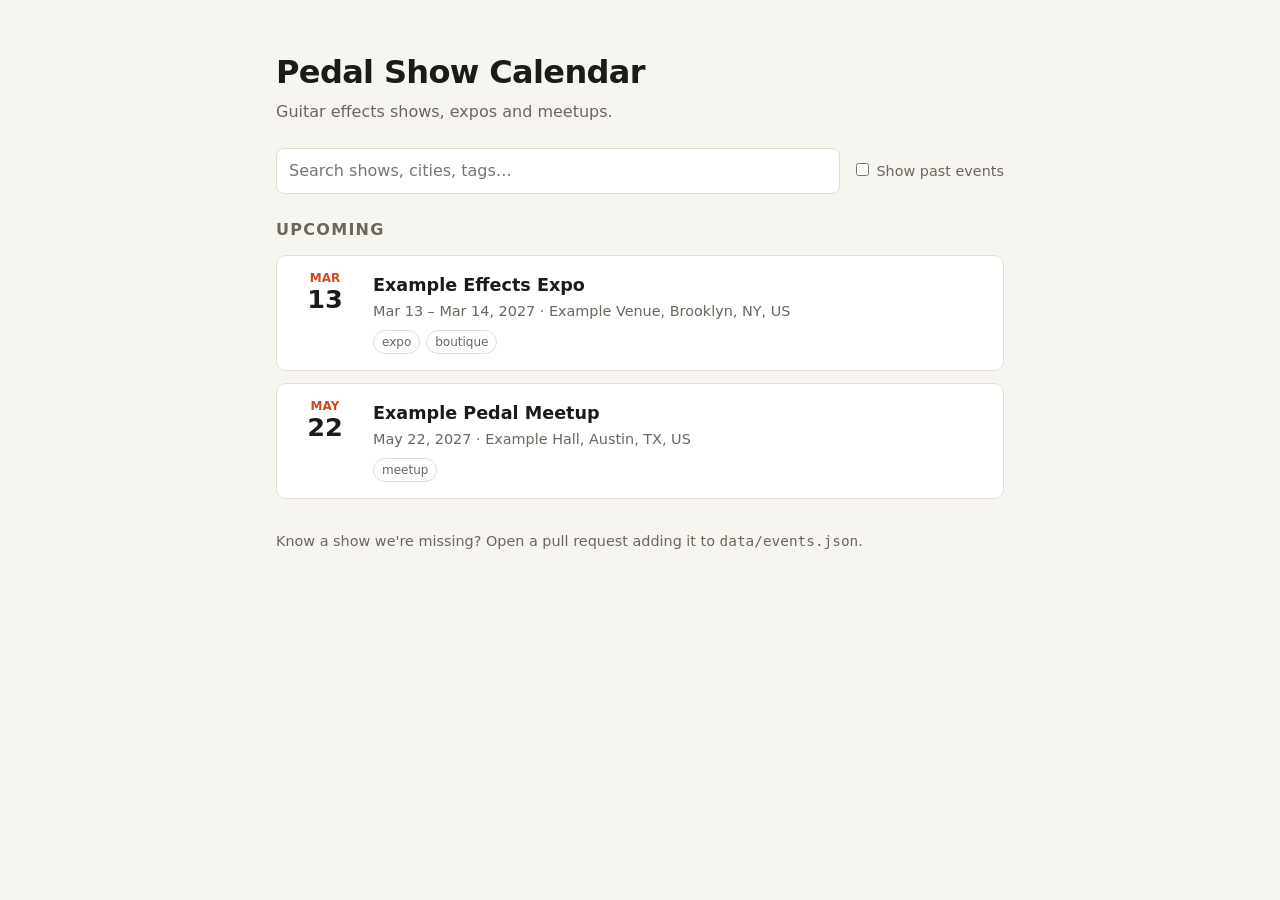
==== index.html @ 9c3d3967 "Initial scaffold for pedal show calendar site Static site with events in data/events.json, search, a" ====
<!doctype html>
<html lang="en">
<head>
  <meta charset="utf-8">
  <meta name="viewport" content="width=device-width, initial-scale=1">
  <title>Pedal Show Calendar</title>
  <meta name="description" content="Upcoming guitar effects pedal shows, expos and meetups.">
  <link rel="stylesheet" href="styles.css">
</head>
<body>
  <header class="site-header">
    <h1>Pedal Show Calendar</h1>
    <p class="tagline">Guitar effects shows, expos and meetups.</p>
  </header>

  <main>
    <div class="controls">
      <input id="search" type="search" placeholder="Search shows, cities, tags…" aria-label="Search shows">
      <label class="toggle">
        <input id="show-past" type="checkbox"> Show past events
      </label>
    </div>

    <section id="upcoming" aria-labelledby="upcoming-heading">
      <h2 id="upcoming-heading">Upcoming</h2>
      <ol class="event-list" id="upcoming-list"></ol>
    </section>

    <section id="past" aria-labelledby="past-heading" hidden>
      <h2 id="past-heading">Past</h2>
      <ol class="event-list" id="past-list"></ol>
    </section>
  </main>

  <footer class="site-footer">
    <p>Know a show we're missing? Open a pull request adding it to <code>data/events.json</code>.</p>
  </footer>

  <script src="app.js" type="module"></script>
</body>
</html>
---- styles.css ----
:root {
  --bg: #f7f5f0;
  --surface: #ffffff;
  --text: #1d1b18;
  --muted: #6b665d;
  --accent: #d2481f;
  --border: #e3ded3;
}

@media (prefers-color-scheme: dark) {
  :root {
    --bg: #15140f;
    --surface: #1f1d18;
    --text: #f0ece3;
    --muted: #a39d90;
    --accent: #ff7a4d;
    --border: #34312a;
  }
}

* { box-sizing: border-box; }

body {
  margin: 0;
  background: var(--bg);
  color: var(--text);
  font: 16px/1.5 system-ui, -apple-system, "Segoe UI", sans-serif;
}

.site-header, main, .site-footer {
  max-width: 760px;
  margin: 0 auto;
  padding: 0 16px;
}

.site-header { padding-top: 48px; }
.site-header h1 { margin: 0; font-size: 2rem; letter-spacing: -0.02em; }
.tagline { margin: 4px 0 24px; color: var(--muted); }

.controls {
  display: flex;
  flex-wrap: wrap;
  gap: 12px;
  align-items: center;
  margin-bottom: 24px;
}

#search {
  flex: 1 1 240px;
  padding: 10px 12px;
  border: 1px solid var(--border);
  border-radius: 8px;
  background: var(--surface);
  color: var(--text);
  font: inherit;
}

.toggle { color: var(--muted); font-size: 0.9rem; }

h2 { font-size: 1rem; text-transform: uppercase; letter-spacing: 0.08em; color: var(--muted); }

.event-list { list-style: none; margin: 0 0 32px; padding: 0; display: grid; gap: 12px; }

.event {
  display: grid;
  grid-template-columns: 64px 1fr;
  gap: 16px;
  padding: 16px;
  background: var(--surface);
  border: 1px solid var(--border);
  border-radius: 10px;
}

.event.past { opacity: 0.6; }

.date-badge { text-align: center; line-height: 1.1; }
.date-badge .month { display: block; font-size: 0.75rem; font-weight: 600; color: var(--accent); text-transform: uppercase; }
.date-badge .day { display: block; font-size: 1.6rem; font-weight: 700; }

.event h3 { margin: 0; font-size: 1.1rem; }
.event h3 a { color: inherit; text-decoration: none; }
.event h3 a:hover { color: var(--accent); }
.event .meta { margin: 2px 0 0; color: var(--muted); font-size: 0.9rem; }

.tags { display: flex; flex-wrap: wrap; gap: 6px; margin: 8px 0 0; padding: 0; list-style: none; }
.tags li { font-size: 0.75rem; padding: 2px 8px; border: 1px solid var(--border); border-radius: 999px; color: var(--muted); }

.empty { color: var(--muted); }

.site-footer { padding-bottom: 48px; color: var(--muted); font-size: 0.9rem; }
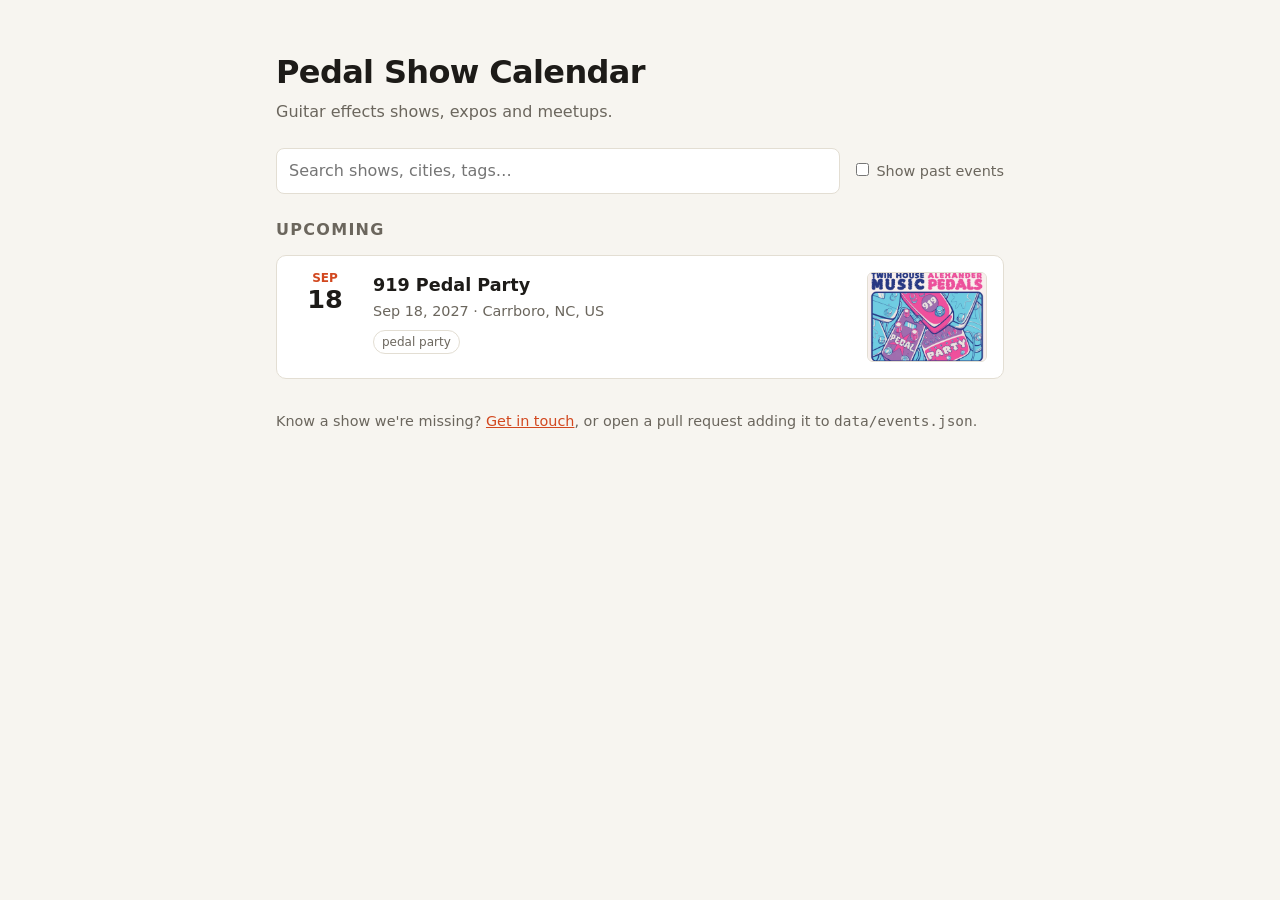
==== commit 3b0c7e18: "Add contact page with spam filtering Messages go to 919pedalparty@gmail.com via FormSubmit, which ad" ====
--- a/index.html
+++ b/index.html
@@ -33,7 +33,7 @@
   </main>
 
   <footer class="site-footer">
-    <p>Know a show we're missing? Open a pull request adding it to <code>data/events.json</code>.</p>
+    <p>Know a show we're missing? <a href="contact.html">Get in touch</a>, or open a pull request adding it to <code>data/events.json</code>.</p>
   </footer>
 
   <script src="app.js" type="module"></script>
--- a/styles.css
+++ b/styles.css
@@ -4,6 +4,7 @@
   --text: #1d1b18;
   --muted: #6b665d;
   --accent: #d2481f;
+  --on-accent: #ffffff;
   --border: #e3ded3;
 }
 
@@ -14,6 +15,7 @@
     --text: #f0ece3;
     --muted: #a39d90;
     --accent: #ff7a4d;
+    --on-accent: #15140f;
     --border: #34312a;
   }
 }
@@ -71,6 +73,22 @@
   border-radius: 10px;
 }
 
+.event.has-image { grid-template-columns: 64px 1fr 120px; }
+
+.event-image {
+  width: 120px;
+  height: 90px;
+  object-fit: cover;
+  border-radius: 6px;
+  border: 1px solid var(--border);
+  background: var(--bg);
+}
+
+@media (max-width: 520px) {
+  .event.has-image { grid-template-columns: 64px 1fr; }
+  .event-image { grid-column: 1 / -1; grid-row: 1; width: 100%; height: auto; }
+}
+
 .event.past { opacity: 0.6; }
 
 .date-badge { text-align: center; line-height: 1.1; }
@@ -88,3 +106,43 @@
 .empty { color: var(--muted); }
 
 .site-footer { padding-bottom: 48px; color: var(--muted); font-size: 0.9rem; }
+.site-footer a, .back a { color: var(--accent); }
+.back { margin: 0 0 8px; font-size: 0.9rem; }
+.back a { text-decoration: none; }
+
+.contact-form { display: grid; gap: 16px; margin-bottom: 48px; }
+.contact-form label { display: grid; gap: 6px; font-weight: 600; font-size: 0.9rem; }
+
+.contact-form input,
+.contact-form textarea {
+  padding: 10px 12px;
+  border: 1px solid var(--border);
+  border-radius: 8px;
+  background: var(--surface);
+  color: var(--text);
+  font: inherit;
+  font-weight: 400;
+}
+
+.contact-form textarea { resize: vertical; }
+
+.contact-form button {
+  justify-self: start;
+  padding: 10px 20px;
+  border: 0;
+  border-radius: 8px;
+  background: var(--accent);
+  color: var(--on-accent);
+  font: inherit;
+  font-weight: 600;
+  cursor: pointer;
+}
+
+.honeypot { position: absolute; left: -9999px; width: 1px; height: 1px; opacity: 0; }
+
+.notice {
+  padding: 12px 16px;
+  border: 1px solid var(--accent);
+  border-radius: 8px;
+  background: var(--surface);
+}
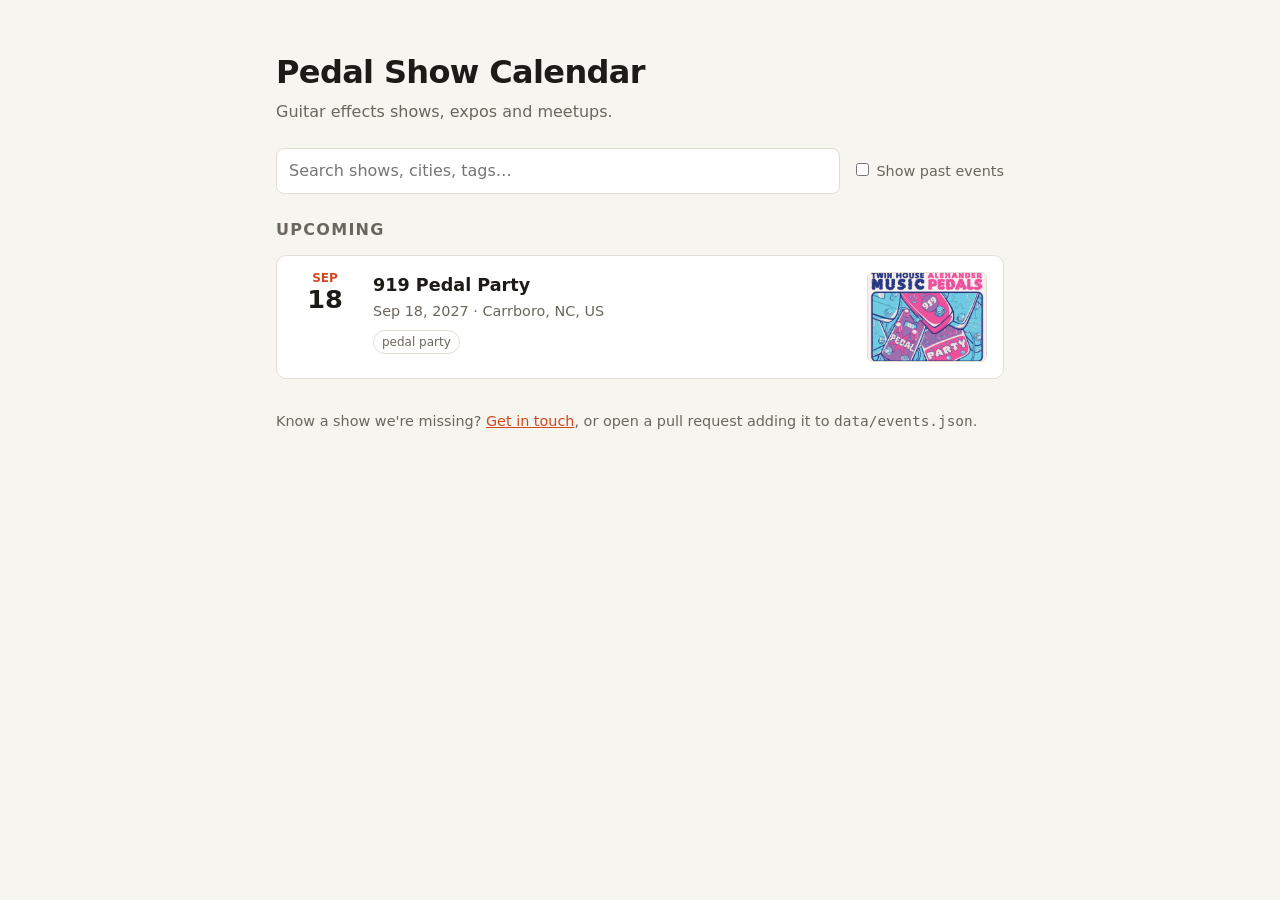
==== commit 4dfdb3cb: "Rebuild contact page as a show submission form Adds event name, date, end date, location and website" ====
--- a/index.html
+++ b/index.html
@@ -5,7 +5,7 @@
   <meta name="viewport" content="width=device-width, initial-scale=1">
   <title>Pedal Show Calendar</title>
   <meta name="description" content="Upcoming guitar effects pedal shows, expos and meetups.">
-  <link rel="stylesheet" href="styles.css">
+  <link rel="stylesheet" href="styles.css?v=3">
 </head>
 <body>
   <header class="site-header">
@@ -36,6 +36,6 @@
     <p>Know a show we're missing? <a href="contact.html">Get in touch</a>, or open a pull request adding it to <code>data/events.json</code>.</p>
   </footer>
 
-  <script src="app.js" type="module"></script>
+  <script src="app.js?v=3" type="module"></script>
 </body>
 </html>
--- a/styles.css
+++ b/styles.css
@@ -6,6 +6,8 @@
   --accent: #d2481f;
   --on-accent: #ffffff;
   --border: #e3ded3;
+  --ok: #2f7d3a;
+  --error: #c0262d;
 }
 
 @media (prefers-color-scheme: dark) {
@@ -16,6 +18,8 @@
     --muted: #a39d90;
     --accent: #ff7a4d;
     --on-accent: #15140f;
+    --ok: #6fcf7f;
+    --error: #ff6b6b;
     --border: #34312a;
   }
 }
@@ -110,25 +114,73 @@
 .back { margin: 0 0 8px; font-size: 0.9rem; }
 .back a { text-decoration: none; }
 
-.contact-form { display: grid; gap: 16px; margin-bottom: 48px; }
-.contact-form label { display: grid; gap: 6px; font-weight: 600; font-size: 0.9rem; }
-
+.contact-form { display: grid; gap: 24px; margin-bottom: 48px; }
+
+.contact-form fieldset {
+  display: grid;
+  gap: 16px;
+  margin: 0;
+  padding: 20px;
+  border: 1px solid var(--border);
+  border-radius: 10px;
+  background: var(--surface);
+  min-width: 0;
+}
+
+.contact-form legend {
+  padding: 0 6px;
+  margin-left: -6px;
+  font-size: 0.8rem;
+  font-weight: 600;
+  text-transform: uppercase;
+  letter-spacing: 0.08em;
+  color: var(--muted);
+}
+
+.field { display: grid; gap: 6px; min-width: 0; }
+.field label { font-weight: 600; font-size: 0.9rem; }
+.optional { font-weight: 400; color: var(--muted); }
+
+.field-row { display: grid; grid-template-columns: 1fr 1fr; gap: 16px; }
+@media (max-width: 520px) { .field-row { grid-template-columns: 1fr; } }
+
+/* Strip Safari's native control styling so fields look the same everywhere. */
 .contact-form input,
 .contact-form textarea {
+  -webkit-appearance: none;
+  appearance: none;
+  width: 100%;
+  min-height: 44px;
   padding: 10px 12px;
   border: 1px solid var(--border);
   border-radius: 8px;
-  background: var(--surface);
+  background: var(--bg);
   color: var(--text);
   font: inherit;
-  font-weight: 400;
-}
-
-.contact-form textarea { resize: vertical; }
+  color-scheme: light dark;
+}
+
+.contact-form input::placeholder,
+.contact-form textarea::placeholder { color: var(--muted); opacity: 0.7; }
+
+.contact-form input:focus,
+.contact-form textarea:focus {
+  outline: none;
+  border-color: var(--accent);
+  box-shadow: 0 0 0 3px color-mix(in srgb, var(--accent) 25%, transparent);
+}
+
+.contact-form.show-errors input:invalid,
+.contact-form.show-errors textarea:invalid { border-color: var(--error); }
+
+.contact-form textarea { resize: vertical; min-height: 120px; }
+
+.form-actions { display: flex; flex-wrap: wrap; align-items: center; gap: 16px; }
 
 .contact-form button {
-  justify-self: start;
-  padding: 10px 20px;
+  -webkit-appearance: none;
+  appearance: none;
+  padding: 12px 28px;
   border: 0;
   border-radius: 8px;
   background: var(--accent);
@@ -138,11 +190,11 @@
   cursor: pointer;
 }
 
-.honeypot { position: absolute; left: -9999px; width: 1px; height: 1px; opacity: 0; }
-
-.notice {
-  padding: 12px 16px;
-  border: 1px solid var(--accent);
-  border-radius: 8px;
-  background: var(--surface);
-}
+.contact-form button:hover { filter: brightness(1.08); }
+.contact-form button:disabled { opacity: 0.6; cursor: progress; }
+
+.form-status { margin: 0; color: var(--muted); }
+.form-status[data-kind="ok"] { color: var(--ok); }
+.form-status[data-kind="error"] { color: var(--error); }
+
+.honeypot { position: absolute; left: -9999px; width: 1px; height: 1px; overflow: hidden; }
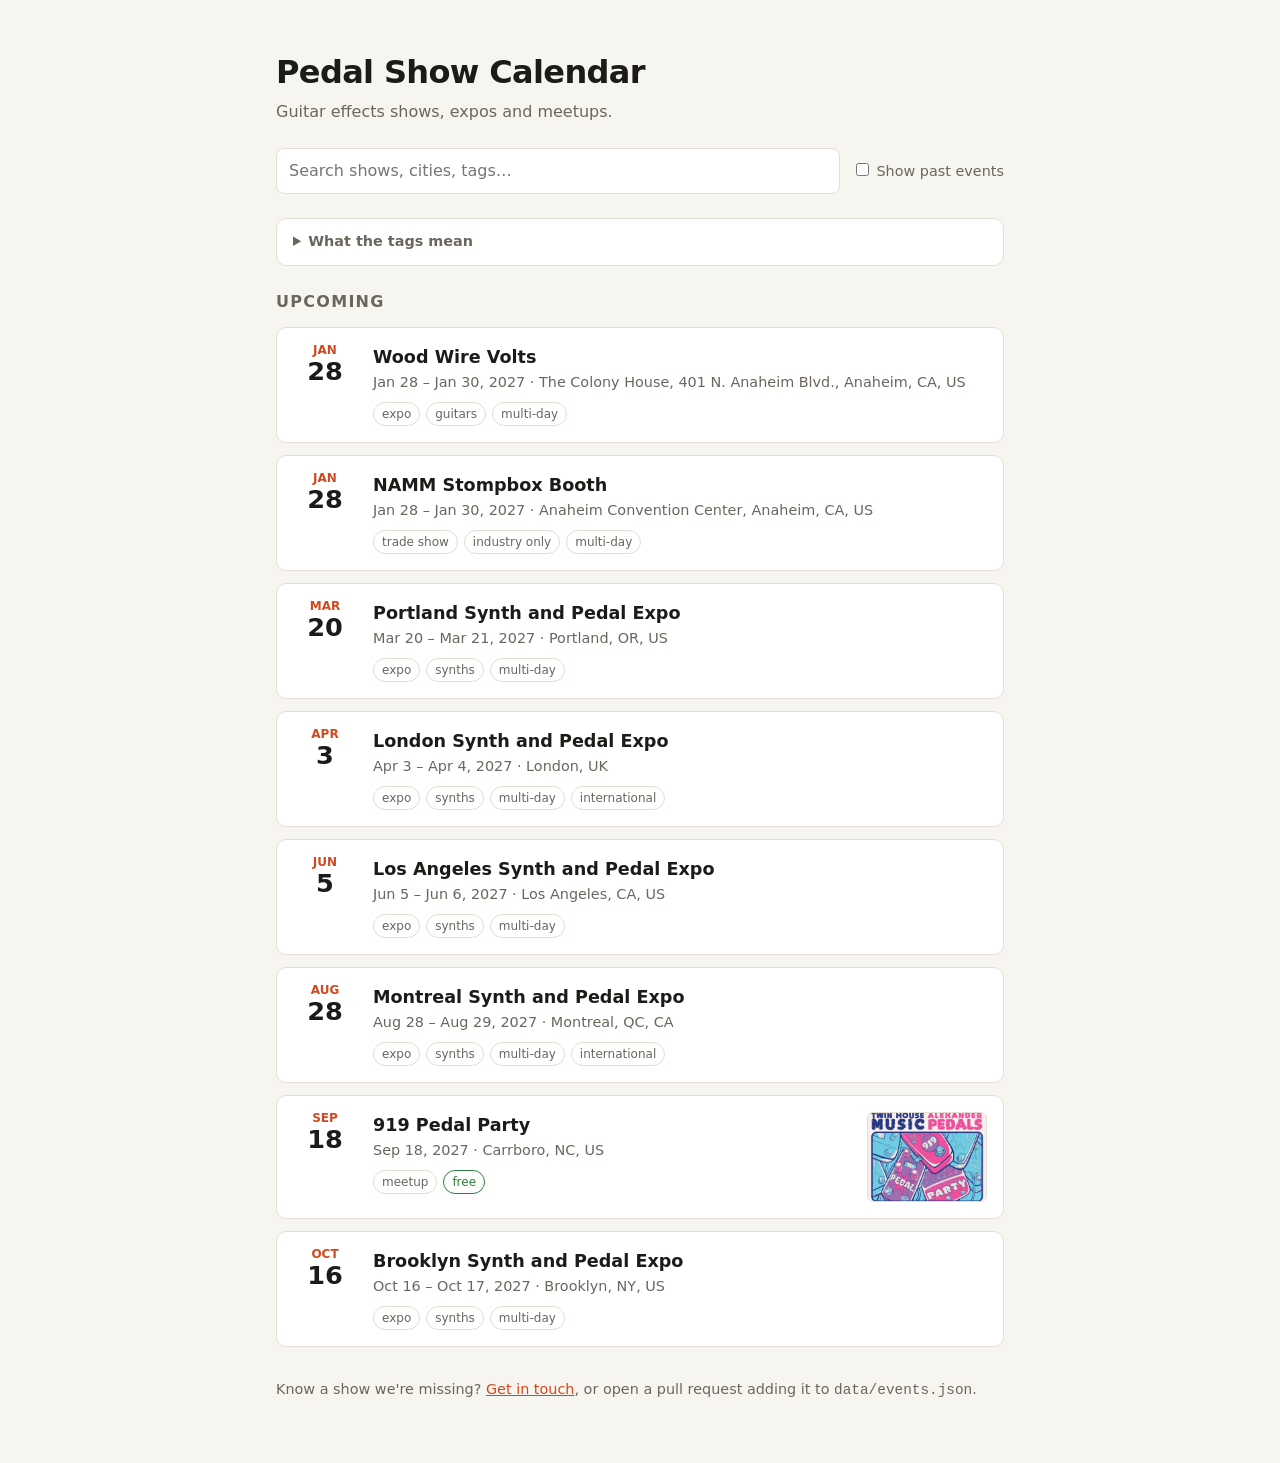
==== commit ca6b4162: "Add 2027 shows and a tag legend - Add NAMM Stompbox Booth, Wood Wire Volts and the 2027 Delicious Au" ====
--- a/index.html
+++ b/index.html
@@ -5,7 +5,7 @@
   <meta name="viewport" content="width=device-width, initial-scale=1">
   <title>Pedal Show Calendar</title>
   <meta name="description" content="Upcoming guitar effects pedal shows, expos and meetups.">
-  <link rel="stylesheet" href="styles.css?v=3">
+  <link rel="stylesheet" href="styles.css?v=4">
 </head>
 <body>
   <header class="site-header">
@@ -20,6 +20,47 @@
         <input id="show-past" type="checkbox"> Show past events
       </label>
     </div>
+
+    <details class="legend">
+      <summary>What the tags mean</summary>
+      <div class="legend-groups">
+        <div>
+          <h3>Type of event</h3>
+          <dl>
+            <dt><button type="button" data-tag="expo">expo</button></dt>
+            <dd>Larger show that covers more than pedals, such as synths, guitars or amps, with many exhibitors to try gear from.</dd>
+            <dt><button type="button" data-tag="meetup">meetup</button></dt>
+            <dd>Smaller local get-together of builders and players, often at a bar or brewery.</dd>
+            <dt><button type="button" data-tag="shop event">shop event</button></dt>
+            <dd>Hosted by a music store, with builder demos on site.</dd>
+            <dt><button type="button" data-tag="trade show">trade show</button></dt>
+            <dd>Industry event for dealers, press and builders.</dd>
+          </dl>
+        </div>
+        <div>
+          <h3>Good to know</h3>
+          <dl>
+            <dt><button type="button" data-tag="free">free</button></dt>
+            <dd>No admission charge. Shows without this tag charge for entry.</dd>
+            <dt><button type="button" data-tag="industry only">industry only</button></dt>
+            <dd>Not open to the public. You need a trade badge, such as a NAMM badge, to get in.</dd>
+            <dt><button type="button" data-tag="synths">synths</button></dt>
+            <dd>Synths and modular gear as well as pedals.</dd>
+            <dt><button type="button" data-tag="guitars">guitars</button></dt>
+            <dd>Guitars and amps as well as pedals.</dd>
+            <dt><button type="button" data-tag="workshops">workshops</button></dt>
+            <dd>Hands-on sessions, such as DIY builds.</dd>
+            <dt><button type="button" data-tag="21+">21+</button></dt>
+            <dd>Adults only. Shows without this tag are all ages.</dd>
+            <dt><button type="button" data-tag="multi-day">multi-day</button></dt>
+            <dd>Runs for more than one day.</dd>
+            <dt><button type="button" data-tag="international">international</button></dt>
+            <dd>Held outside the US.</dd>
+          </dl>
+        </div>
+      </div>
+      <p class="legend-hint">Tap a tag to show only those events.</p>
+    </details>
 
     <section id="upcoming" aria-labelledby="upcoming-heading">
       <h2 id="upcoming-heading">Upcoming</h2>
@@ -36,6 +77,6 @@
     <p>Know a show we're missing? <a href="contact.html">Get in touch</a>, or open a pull request adding it to <code>data/events.json</code>.</p>
   </footer>
 
-  <script src="app.js?v=3" type="module"></script>
+  <script src="app.js?v=4" type="module"></script>
 </body>
 </html>
--- a/styles.css
+++ b/styles.css
@@ -107,6 +107,35 @@
 .tags { display: flex; flex-wrap: wrap; gap: 6px; margin: 8px 0 0; padding: 0; list-style: none; }
 .tags li { font-size: 0.75rem; padding: 2px 8px; border: 1px solid var(--border); border-radius: 999px; color: var(--muted); }
 
+.tags li.free { border-color: var(--ok); color: var(--ok); }
+
+.legend {
+  margin-bottom: 24px;
+  padding: 12px 16px;
+  background: var(--surface);
+  border: 1px solid var(--border);
+  border-radius: 10px;
+}
+.legend summary { cursor: pointer; color: var(--muted); font-size: 0.9rem; font-weight: 600; }
+.legend-groups { display: grid; grid-template-columns: 1fr 1fr; gap: 24px; margin-top: 12px; }
+@media (max-width: 520px) { .legend-groups { grid-template-columns: 1fr; } }
+.legend h3 { margin: 0 0 8px; font-size: 0.8rem; text-transform: uppercase; letter-spacing: 0.08em; color: var(--muted); }
+.legend dl { margin: 0; display: grid; gap: 4px; }
+.legend dd { margin: 0 0 8px; font-size: 0.85rem; }
+.legend dt button {
+  font: inherit;
+  font-size: 0.75rem;
+  padding: 2px 8px;
+  border: 1px solid var(--border);
+  border-radius: 999px;
+  background: none;
+  color: var(--muted);
+  cursor: pointer;
+}
+.legend dt button:hover { border-color: var(--accent); color: var(--accent); }
+.legend dt button[data-tag="free"] { border-color: var(--ok); color: var(--ok); }
+.legend-hint { margin: 4px 0 0; font-size: 0.8rem; color: var(--muted); }
+
 .empty { color: var(--muted); }
 
 .site-footer { padding-bottom: 48px; color: var(--muted); font-size: 0.9rem; }
